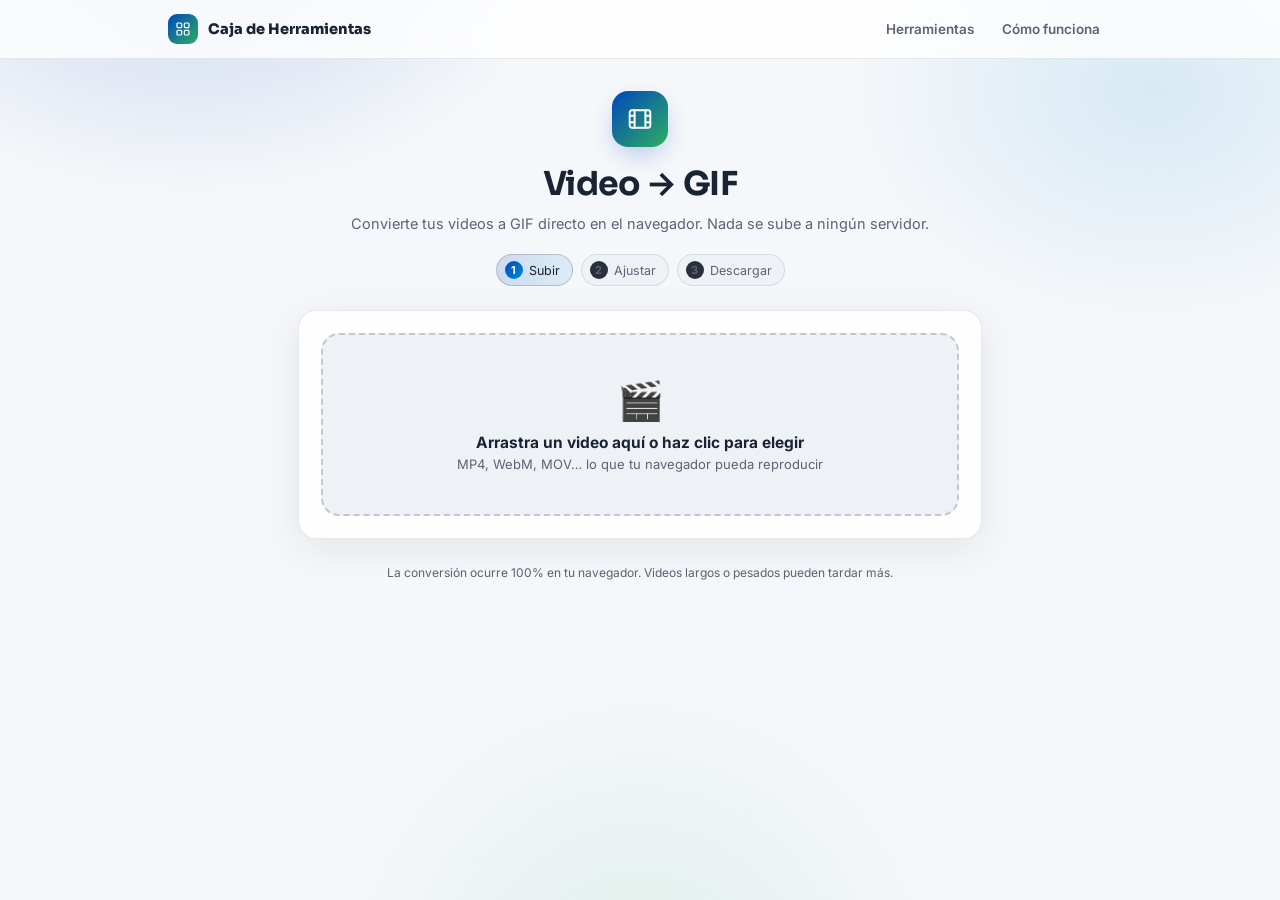
==== tools/video-a-gif.html @ 7383a906 "Copia inicial de banco (v2 tema claro) desde herramientas Tema claro inspirado en bci.cl (paleta azu" ====
<!DOCTYPE html>
<html lang="es">
<head>
<meta charset="UTF-8">
<meta name="viewport" content="width=device-width, initial-scale=1.0">
<meta name="theme-color" content="#f5f7fa">
<title>Video a GIF</title>
<link rel="icon" href="data:image/svg+xml,<svg xmlns=%22http://www.w3.org/2000/svg%22 viewBox=%220 0 100 100%22><text y=%22.9em%22 font-size=%2290%22>🎞️</text></svg>">
<link rel="preconnect" href="https://fonts.googleapis.com">
<link rel="preconnect" href="https://fonts.gstatic.com" crossorigin>
<link href="https://fonts.googleapis.com/css2?family=Inter:wght@400;500;600;700&family=Sora:wght@600;700;800&display=swap" rel="stylesheet">
<link rel="stylesheet" href="../assets/style.css?v=11">
</head>
<body>
<div class="bg-glow"></div>
<canvas class="confetti-canvas" id="confetti"></canvas>

<nav class="topnav">
  <div class="topnav-inner">
    <a class="topnav-brand" href="../index.html">
      <span class="nav-badge"><svg viewBox="0 0 24 24" fill="none" stroke="currentColor" stroke-width="1.8" stroke-linecap="round" stroke-linejoin="round"><rect x="3" y="3" width="7" height="7" rx="1.5"></rect><rect x="14" y="3" width="7" height="7" rx="1.5"></rect><rect x="3" y="14" width="7" height="7" rx="1.5"></rect><rect x="14" y="14" width="7" height="7" rx="1.5"></rect></svg></span>
      <span class="brand-text">Caja de Herramientas</span>
    </a>
    <div class="topnav-links">
      <a href="../index.html">Herramientas</a>
      <a href="../index.html#como-funciona">Cómo funciona</a>
    </div>
  </div>
</nav>

<div class="wrap">
  <header>
    <div class="logo-badge"><svg viewBox="0 0 24 24" fill="none" stroke="currentColor" stroke-width="1.8" stroke-linecap="round" stroke-linejoin="round"><rect x="2.5" y="4" width="19" height="16" rx="2"></rect><line x1="7" y1="4" x2="7" y2="20"></line><line x1="17" y1="4" x2="17" y2="20"></line><line x1="2.5" y1="9" x2="7" y2="9"></line><line x1="2.5" y1="15" x2="7" y2="15"></line><line x1="17" y1="9" x2="21.5" y2="9"></line><line x1="17" y1="15" x2="21.5" y2="15"></line></svg></div>
    <h1>Video → GIF</h1>
    <p>Convierte tus videos a GIF directo en el navegador. Nada se sube a ningún servidor.</p>
  </header>

  <div class="steps">
    <div class="step" id="step1"><span class="num">1</span><span class="label">Subir</span></div>
    <div class="step" id="step2"><span class="num">2</span><span class="label">Ajustar</span></div>
    <div class="step" id="step3"><span class="num">3</span><span class="label">Descargar</span></div>
  </div>

  <div class="card" id="uploadCard">
    <div class="drop" id="drop">
      <div class="icon">🎬</div>
      <div class="main">Arrastra un video aquí o haz clic para elegir</div>
      <div class="sub">MP4, WebM, MOV… lo que tu navegador pueda reproducir</div>
      <input type="file" id="fileInput" accept="video/*">
    </div>
    <div class="file-chip" id="fileChip">
      <span>🎥</span>
      <span class="name" id="fileName"></span>
      <span class="change" id="fileChange">Cambiar</span>
    </div>
    <video id="preview" class="hidden" controls muted playsinline></video>
  </div>

  <div class="card hidden" id="optionsCard">
    <div class="timeline">
      <div class="timeline-track">
        <div class="timeline-range" id="timelineRange"></div>
      </div>
      <input type="range" id="startRange" class="range-thumb" min="0" max="0" step="0.1" value="0">
      <input type="range" id="endRange" class="range-thumb" min="0" max="0" step="0.1" value="0">
    </div>
    <div class="timeline-labels">
      <span id="startVal">0.0s</span>
      <span class="dur" id="durVal">0.0s seleccionados</span>
      <span id="endVal">0.0s</span>
    </div>

    <button class="preview-btn" id="previewBtn">▶ Vista previa del recorte</button>

    <div class="grid">
      <div class="field">
        <label>FPS <span class="value" id="fpsVal">10</span></label>
        <input type="range" id="fpsRange" min="2" max="24" step="1" value="10">
      </div>
      <div class="field">
        <label>Ancho (px) <span class="value" id="widthVal">480</span></label>
        <input type="range" id="widthRange" min="120" max="3840" step="10" value="480">
      </div>
    </div>

    <button class="primary" id="convertBtn">✨ Convertir a GIF</button>

    <div class="progress-wrap" id="progressWrap">
      <div class="progress-bar"><div class="progress-fill" id="progressFill"></div></div>
      <div class="progress-label" id="progressLabel"><span class="spin">⏳</span> Cargando ffmpeg…</div>
    </div>
  </div>

  <div class="card result" id="resultCard">
    <div class="result-badge">✓ Listo</div>
    <img id="resultImg" alt="GIF resultante">
    <div class="meta" id="resultMeta"></div>
    <div class="result-actions">
      <a class="download" id="downloadLink" download="video.gif">⬇ Descargar GIF</a>
      <button class="ghost" id="resetBtn">↻ Otro video</button>
    </div>
  </div>

  <div class="footer-note">La conversión ocurre 100% en tu navegador. Videos largos o pesados pueden tardar más.</div>
</div>

<div class="toast" id="toast"></div>

<script type="module">
import { FFmpeg } from "../vendor/ffmpeg/index.js";
import { toBlobURL, fetchFile } from "../vendor/util/index.js";

const drop = document.getElementById('drop');
const fileInput = document.getElementById('fileInput');
const fileChip = document.getElementById('fileChip');
const fileName = document.getElementById('fileName');
const fileChange = document.getElementById('fileChange');
const preview = document.getElementById('preview');
const optionsCard = document.getElementById('optionsCard');
const startRange = document.getElementById('startRange');
const endRange = document.getElementById('endRange');
const timelineRange = document.getElementById('timelineRange');
const startVal = document.getElementById('startVal');
const durVal = document.getElementById('durVal');
const endVal = document.getElementById('endVal');
const previewBtn = document.getElementById('previewBtn');
const fpsRange = document.getElementById('fpsRange');
const widthRange = document.getElementById('widthRange');
const fpsVal = document.getElementById('fpsVal');
const widthVal = document.getElementById('widthVal');
const convertBtn = document.getElementById('convertBtn');
const progressWrap = document.getElementById('progressWrap');
const progressFill = document.getElementById('progressFill');
const progressLabel = document.getElementById('progressLabel');
const toast = document.getElementById('toast');
const resultCard = document.getElementById('resultCard');
const resultImg = document.getElementById('resultImg');
const resultMeta = document.getElementById('resultMeta');
const downloadLink = document.getElementById('downloadLink');
const resetBtn = document.getElementById('resetBtn');
const step1 = document.getElementById('step1');
const step2 = document.getElementById('step2');
const step3 = document.getElementById('step3');

let currentFile = null;
let videoDuration = 0;
let ffmpeg = null;
let ffmpegReady = false;
let previewTimer = null;
let toastTimer = null;

function setStep(n){
  [step1, step2, step3].forEach((el, i) => {
    el.classList.toggle('done', i + 1 < n);
    el.classList.toggle('active', i + 1 === n);
  });
}
setStep(1);

function showToast(msg){
  toast.textContent = msg;
  toast.classList.add('show');
  clearTimeout(toastTimer);
  toastTimer = setTimeout(() => toast.classList.remove('show'), 4200);
}

function fmt(n){ return Number(n).toFixed(1); }

function updateTimelineUI(){
  const max = Math.max(0.01, videoDuration);
  const s = parseFloat(startRange.value);
  const e = parseFloat(endRange.value);
  const leftPct = (s / max) * 100;
  const rightPct = (e / max) * 100;
  timelineRange.style.left = leftPct + '%';
  timelineRange.style.width = Math.max(0, rightPct - leftPct) + '%';
  startVal.textContent = fmt(s) + 's';
  endVal.textContent = fmt(e) + 's';
  durVal.textContent = fmt(e - s) + 's seleccionados';
  startRange.style.zIndex = s > (max - e) ? 3 : 2;
  endRange.style.zIndex = 2;
}

function clampTrim(fromStart){
  const maxDurAllowed = videoDuration || Infinity;
  let s = parseFloat(startRange.value);
  let e = parseFloat(endRange.value);
  const minGap = 0.2;

  if (fromStart){
    if (e - s < minGap) e = Math.min(videoDuration, s + minGap);
    if (e - s > maxDurAllowed) e = Math.min(videoDuration, s + maxDurAllowed);
  } else {
    if (e - s < minGap) s = Math.max(0, e - minGap);
    if (e - s > maxDurAllowed) s = Math.max(0, e - maxDurAllowed);
  }
  startRange.value = s.toFixed(2);
  endRange.value = e.toFixed(2);
  updateTimelineUI();
}

function handleFile(file){
  if (!file || !file.type.startsWith('video/')){
    showToast('Por favor elige un archivo de video válido.');
    return;
  }
  currentFile = file;
  const url = URL.createObjectURL(file);
  preview.src = url;
  preview.classList.remove('hidden');
  fileName.textContent = file.name;
  fileChip.classList.add('show');
  preview.onloadedmetadata = () => {
    videoDuration = preview.duration || 0;
    startRange.min = 0;
    endRange.min = 0;
    startRange.max = videoDuration.toFixed(2);
    endRange.max = videoDuration.toFixed(2);
    startRange.value = 0;
    endRange.value = Math.min(videoDuration, Math.min(3, videoDuration)).toFixed(2);
    updateTimelineUI();
    optionsCard.classList.remove('hidden');
    resultCard.classList.remove('show');
    setStep(2);
    optionsCard.scrollIntoView({ behavior: 'smooth', block: 'nearest' });
  };
}

drop.addEventListener('click', () => fileInput.click());
drop.addEventListener('dragover', (e) => { e.preventDefault(); drop.classList.add('dragover'); });
drop.addEventListener('dragleave', () => drop.classList.remove('dragover'));
drop.addEventListener('drop', (e) => {
  e.preventDefault();
  drop.classList.remove('dragover');
  const file = e.dataTransfer.files[0];
  handleFile(file);
});
fileInput.addEventListener('change', (e) => handleFile(e.target.files[0]));
fileChange.addEventListener('click', (e) => { e.stopPropagation(); fileInput.click(); });

startRange.addEventListener('input', () => clampTrim(true));
endRange.addEventListener('input', () => clampTrim(false));
fpsRange.addEventListener('input', () => fpsVal.textContent = fpsRange.value);
widthRange.addEventListener('input', () => widthVal.textContent = widthRange.value);

previewBtn.addEventListener('click', () => {
  clearInterval(previewTimer);
  const s = parseFloat(startRange.value);
  const e = parseFloat(endRange.value);
  if (previewBtn.classList.contains('playing')){
    preview.pause();
    previewBtn.classList.remove('playing');
    previewBtn.textContent = '▶ Vista previa del recorte';
    return;
  }
  preview.currentTime = s;
  preview.play();
  previewBtn.classList.add('playing');
  previewBtn.textContent = '⏸ Reproduciendo recorte…';
  previewTimer = setInterval(() => {
    if (preview.currentTime >= e || preview.paused){
      preview.pause();
      preview.currentTime = s;
      clearInterval(previewTimer);
      previewBtn.classList.remove('playing');
      previewBtn.textContent = '▶ Vista previa del recorte';
    }
  }, 80);
});

async function ensureFFmpeg(){
  if (ffmpegReady) return;
  progressLabel.innerHTML = '<span class="spin">⏳</span> Cargando ffmpeg (una sola vez)…';
  progressWrap.classList.add('show');
  const baseURL = '../vendor/core';
  ffmpeg = new FFmpeg();
  ffmpeg.on('progress', ({ progress }) => {
    const pct = Math.min(100, Math.max(0, Math.round(progress * 100)));
    progressFill.style.width = pct + '%';
    progressLabel.innerHTML = '<span class="spin">⚙️</span> Convirtiendo… ' + pct + '%';
  });
  await ffmpeg.load({
    coreURL: await toBlobURL(`${baseURL}/ffmpeg-core.js`, 'text/javascript'),
    wasmURL: await toBlobURL(`${baseURL}/ffmpeg-core.wasm`, 'application/wasm'),
    classWorkerURL: new URL('../vendor/ffmpeg/worker.js', document.baseURI).href,
  });
  ffmpegReady = true;
}

function burstConfetti(){
  const canvas = document.getElementById('confetti');
  const ctx = canvas.getContext('2d');
  canvas.width = window.innerWidth;
  canvas.height = window.innerHeight;
  const colors = ['#7c5cff', '#5ce1e6', '#ff6ec7', '#3ddc97', '#ffd166'];
  const pieces = Array.from({ length: 90 }, () => ({
    x: canvas.width / 2 + (Math.random() - 0.5) * 120,
    y: canvas.height * 0.35,
    vx: (Math.random() - 0.5) * 9,
    vy: Math.random() * -9 - 3,
    size: Math.random() * 7 + 4,
    color: colors[Math.floor(Math.random() * colors.length)],
    rot: Math.random() * Math.PI,
    vr: (Math.random() - 0.5) * 0.3,
  }));
  let frame = 0;
  function tick(){
    frame++;
    ctx.clearRect(0, 0, canvas.width, canvas.height);
    pieces.forEach(p => {
      p.vy += 0.25;
      p.x += p.vx;
      p.y += p.vy;
      p.rot += p.vr;
      ctx.save();
      ctx.translate(p.x, p.y);
      ctx.rotate(p.rot);
      ctx.fillStyle = p.color;
      ctx.fillRect(-p.size / 2, -p.size / 2, p.size, p.size * 0.6);
      ctx.restore();
    });
    if (frame < 110) requestAnimationFrame(tick);
    else ctx.clearRect(0, 0, canvas.width, canvas.height);
  }
  tick();
}

convertBtn.addEventListener('click', async () => {
  if (!currentFile) return;
  resultCard.classList.remove('show');
  convertBtn.disabled = true;
  progressWrap.classList.add('show');
  progressFill.style.width = '0%';
  progressLabel.innerHTML = '<span class="spin">⏳</span> Preparando…';

  try {
    await ensureFFmpeg();

    const start = parseFloat(startRange.value);
    const end = parseFloat(endRange.value);
    const dur = Math.max(0.2, end - start);
    const fps = parseInt(fpsRange.value, 10);
    const width = parseInt(widthRange.value, 10);

    const inputName = 'input' + (currentFile.name.match(/\.[a-zA-Z0-9]+$/)?.[0] || '.mp4');
    await ffmpeg.writeFile(inputName, await fetchFile(currentFile));

    progressLabel.innerHTML = '<span class="spin">⚙️</span> Convirtiendo…';

    const filter = `fps=${fps},scale=${width}:-1:flags=lanczos,split[s0][s1];[s0]palettegen=stats_mode=diff[p];[s1][p]paletteuse=dither=bayer`;

    await ffmpeg.exec([
      '-ss', String(start),
      '-t', String(dur),
      '-i', inputName,
      '-vf', filter,
      '-loop', '0',
      'output.gif'
    ]);

    const data = await ffmpeg.readFile('output.gif');
    const blob = new Blob([data.buffer], { type: 'image/gif' });
    const url = URL.createObjectURL(blob);

    resultImg.src = url;
    downloadLink.href = url;
    const baseName = currentFile.name.replace(/\.[^.]+$/, '') || 'video';
    downloadLink.download = baseName + '.gif';
    resultMeta.textContent = `${width}px de ancho · ${fps} fps · ${fmt(dur)}s · ${(blob.size/1024/1024).toFixed(2)} MB`;
    resultCard.classList.add('show');
    resultCard.scrollIntoView({ behavior: 'smooth', block: 'center' });
    progressLabel.textContent = '¡Listo!';
    setStep(3);
    burstConfetti();
  } catch (err) {
    console.error(err);
    showToast('Ocurrió un error al convertir el video: ' + (err?.message || err));
  } finally {
    convertBtn.disabled = false;
    setTimeout(() => progressWrap.classList.remove('show'), 800);
  }
});

resetBtn.addEventListener('click', () => {
  currentFile = null;
  fileInput.value = '';
  preview.src = '';
  preview.classList.add('hidden');
  fileChip.classList.remove('show');
  optionsCard.classList.add('hidden');
  resultCard.classList.remove('show');
  setStep(1);
  window.scrollTo({ top: 0, behavior: 'smooth' });
});
</script>
</body>
</html>
---- assets/style.css ----
:root{
  --bg:#f5f7fa;
  --panel:rgba(255,255,255,0.85);
  --panel-solid:#ffffff;
  --panel-2:#eef1f6;
  --border:rgba(26,35,50,0.10);
  --border-strong:rgba(26,35,50,0.20);
  --text:#1a2332;
  --muted:#5b6472;
  --accent:#0047bb;
  --accent-2:#0091d5;
  --accent-3:#2fae60;
  --danger:#d1394a;
  --ok:#1f9d63;
  --radius:18px;
  --radius-sm:12px;
}
*{box-sizing:border-box;}
html{ overflow-x:hidden; min-height:100%; }
body{
  margin:0;
  font-family:"Inter", -apple-system,BlinkMacSystemFont,"Segoe UI",Roboto,Helvetica,Arial,sans-serif;
  background:var(--bg);
  color:var(--text);
  min-height:100%;
  position:relative;
  -webkit-font-smoothing:antialiased;
}
h1, h2, h3, .brand-text{
  font-family:"Sora", "Inter", -apple-system, sans-serif;
}

.bg-glow{
  position:fixed;
  inset:0;
  z-index:0;
  pointer-events:none;
  background:
    radial-gradient(600px 400px at 15% -5%, rgba(0,71,187,0.16), transparent 60%),
    radial-gradient(500px 380px at 90% 10%, rgba(0,145,213,0.12), transparent 60%),
    radial-gradient(500px 500px at 50% 110%, rgba(47,174,96,0.10), transparent 60%);
  animation:drift 18s ease-in-out infinite alternate;
}
@keyframes drift{
  0%{ transform:translate3d(0,0,0) scale(1); }
  100%{ transform:translate3d(0,-18px,0) scale(1.04); }
}

.wrap{
  position:relative;
  z-index:1;
  max-width:720px;
  margin:0 auto;
  padding:32px 18px 80px;
}
.wrap.wide{ max-width:980px; }

.back-link{
  display:inline-flex;
  align-items:center;
  gap:6px;
  color:var(--muted);
  text-decoration:none;
  font-size:13px;
  font-weight:600;
  margin-bottom:18px;
  transition:color .15s ease;
}
.back-link:hover{ color:var(--text); }

/* Top navigation */
.topnav{
  position:sticky;
  top:0;
  z-index:15;
  background:rgba(255,255,255,0.78);
  backdrop-filter:blur(16px);
  -webkit-backdrop-filter:blur(16px);
  border-bottom:1px solid var(--border);
}
.topnav-inner{
  max-width:980px;
  margin:0 auto;
  padding:13px 18px;
  display:flex;
  align-items:center;
  justify-content:space-between;
  gap:12px;
}
.topnav-brand{
  display:flex;
  align-items:center;
  gap:10px;
  text-decoration:none;
  color:var(--text);
  font-weight:800;
  font-size:14.5px;
  white-space:nowrap;
}
.topnav-brand .nav-badge{
  width:30px;
  height:30px;
  border-radius:9px;
  background:linear-gradient(135deg,var(--accent),var(--accent-3));
  display:flex;
  align-items:center;
  justify-content:center;
  flex-shrink:0;
}
.topnav-brand .nav-badge svg{ width:16px; height:16px; stroke:#fff; }
.topnav-links{
  display:flex;
  gap:4px;
  align-items:center;
}
.topnav-links a{
  color:var(--muted);
  text-decoration:none;
  font-size:13.5px;
  font-weight:600;
  padding:8px 12px;
  border-radius:8px;
  transition:background .15s ease, color .15s ease;
  white-space:nowrap;
}
.topnav-links a:hover{ color:var(--text); background:var(--panel-2); }
.topnav-links a.active{ color:var(--text); }
.topnav-links a.cta{
  color:#fff;
  background:linear-gradient(90deg,var(--accent),var(--accent-3));
}
.topnav-links a.cta:hover{ opacity:.9; color:#fff; }

@media (max-width:520px){
  .topnav-brand span.brand-text{ display:none; }
  .topnav-links a:not(.cta){ padding:8px 9px; font-size:12.5px; }
}

/* Plan tags & Pro hints */
.plan-tag{
  display:inline-block;
  font-size:10px;
  font-weight:800;
  letter-spacing:.04em;
  text-transform:uppercase;
  padding:3px 8px;
  border-radius:999px;
  line-height:1.5;
}
.plan-tag.free{
  background:rgba(61,220,151,0.14);
  border:1px solid rgba(61,220,151,0.3);
  color:var(--ok);
}
.plan-tag.beta{
  background:rgba(255,149,64,0.14);
  border:1px solid rgba(255,149,64,0.35);
  color:#ff9540;
}

/* Pricing (sin usar en esta versión, no hay plan pago) */
.pricing-grid{
  display:grid;
  grid-template-columns:1fr 1fr;
  gap:20px;
  margin-top:28px;
}
.price-card{
  background:var(--panel);
  backdrop-filter:blur(18px);
  -webkit-backdrop-filter:blur(18px);
  border:1px solid var(--border);
  border-radius:var(--radius);
  padding:28px 26px;
  position:relative;
  animation:rise .4s ease both;
}
.price-card.featured{
  border-color:var(--accent);
  box-shadow:0 16px 50px rgba(0,71,187,.18);
}
.price-card .ribbon{
  position:absolute;
  top:-13px;
  right:26px;
  background:linear-gradient(90deg,var(--accent),var(--accent-3));
  color:#fff;
  font-size:11px;
  font-weight:800;
  letter-spacing:.03em;
  padding:5px 13px;
  border-radius:999px;
}
.price-card h3{ margin:0 0 6px; font-size:19px; }
.price-card .price-sub{ color:var(--muted); font-size:13px; margin-bottom:14px; }
.price-card .price-was{
  display:flex;
  align-items:center;
  gap:9px;
  font-size:15px;
  font-weight:700;
  color:var(--muted);
  text-decoration:line-through;
  margin-bottom:6px;
}
.price-card .price-was .offer-tag{
  text-decoration:none;
  font-size:10.5px;
  font-weight:800;
  text-transform:uppercase;
  letter-spacing:.04em;
  color:#ffd166;
  background:rgba(255,209,102,0.12);
  border:1px solid rgba(255,209,102,0.3);
  padding:3px 9px;
  border-radius:999px;
}
.price-card .price{ font-size:36px; font-weight:800; margin:0 0 2px; letter-spacing:-0.02em; }
.price-card .price .cur{ font-size:16px; font-weight:700; color:var(--muted); vertical-align:top; margin-right:2px; }
.price-card .price small{ font-size:13px; color:var(--muted); font-weight:600; }
.price-card ul{
  list-style:none;
  padding:0;
  margin:22px 0;
  display:flex;
  flex-direction:column;
  gap:11px;
}
.price-card li{
  display:flex;
  align-items:flex-start;
  gap:9px;
  font-size:13.5px;
  color:var(--text);
  line-height:1.4;
}
.price-card li.locked{ color:var(--muted); }
.price-card li .ic{ flex-shrink:0; margin-top:1px; }
.price-card li .ic.check{ color:var(--ok); }
.price-card li .ic.lock{ color:var(--muted); }
button.cta-btn, a.cta-btn{
  display:block;
  width:100%;
  text-align:center;
  padding:13px;
  border-radius:11px;
  border:none;
  font-size:14.5px;
  font-weight:700;
  cursor:pointer;
  text-decoration:none;
  transition:transform .12s ease, opacity .15s ease;
}
.cta-btn.solid{
  background:linear-gradient(90deg,var(--accent),var(--accent-3));
  color:#fff;
  box-shadow:0 8px 24px rgba(0,71,187,0.22);
}
.cta-btn.outline{
  background:var(--panel-2);
  border:1px solid var(--border-strong);
  color:var(--text);
}
.cta-btn:hover{ opacity:.92; }
.cta-btn:active{ transform:scale(.98); }

.trust-row{
  display:flex;
  justify-content:center;
  gap:22px;
  flex-wrap:wrap;
  margin:20px 0 6px;
  font-size:12.5px;
  color:var(--muted);
}
.trust-row span{ display:flex; align-items:center; gap:6px; }

/* Eyebrow badge */
.eyebrow{
  display:inline-flex;
  align-items:center;
  gap:8px;
  font-size:12.5px;
  font-weight:600;
  color:var(--muted);
  background:var(--panel-2);
  border:1px solid var(--border);
  padding:7px 15px 7px 12px;
  border-radius:999px;
  margin-bottom:22px;
}
.eyebrow .dot{
  width:6px; height:6px; border-radius:50%;
  background:var(--ok);
  box-shadow:0 0 0 3px rgba(61,220,151,0.18);
  flex-shrink:0;
}
.eyebrow-label{
  display:block;
  font-size:11.5px;
  font-weight:800;
  letter-spacing:.09em;
  text-transform:uppercase;
  color:var(--accent-2);
  margin-bottom:18px;
}

/* Hero */
.hero-section{ text-align:center; padding:8px 0 0; }
.hero-section h1{
  font-size:44px;
  line-height:1.18;
  font-weight:800;
  letter-spacing:-0.02em;
  margin:0 0 28px;
}
.hero-section h1 .grad{
  background:linear-gradient(90deg,var(--accent-2),var(--accent));
  -webkit-background-clip:text;
  background-clip:text;
  color:transparent;
}
.hero-section .sub{
  max-width:600px;
  margin:0 auto;
  color:var(--muted);
  font-size:16px;
  line-height:1.7;
}
.convert-anim{
  display:flex;
  align-items:center;
  justify-content:center;
  gap:16px;
  margin:40px auto;
  height:48px;
}
.convert-icon{
  position:relative;
  width:44px;
  height:44px;
  border-radius:12px;
  flex-shrink:0;
  box-shadow:0 6px 18px -6px rgba(0,71,187,0.3);
}
.convert-icon.from{ background:linear-gradient(135deg,var(--accent),var(--accent-3)); }
.convert-icon.to{ background:linear-gradient(135deg,var(--accent-2),var(--accent)); }
.convert-icon .ci{
  position:absolute;
  inset:0;
  display:flex;
  align-items:center;
  justify-content:center;
  opacity:0;
  animation:icon-cycle 6s ease-in-out infinite;
}
.convert-icon .ci svg{ width:20px; height:20px; stroke:#fff; }
.convert-icon .ci:nth-child(1){ animation-delay:0s; }
.convert-icon .ci:nth-child(2){ animation-delay:-2s; }
.convert-icon .ci:nth-child(3){ animation-delay:-4s; }
@keyframes icon-cycle{
  0%{ opacity:0; transform:scale(.8) rotate(-8deg); }
  6%{ opacity:1; transform:scale(1) rotate(0deg); }
  28%{ opacity:1; transform:scale(1) rotate(0deg); }
  34%{ opacity:0; transform:scale(.8) rotate(8deg); }
  100%{ opacity:0; }
}
.convert-arrow{
  position:relative;
  width:56px;
  height:2px;
  background:var(--border-strong);
  border-radius:999px;
}
.convert-arrow::after{
  content:"";
  position:absolute;
  right:-6px;
  top:50%;
  transform:translateY(-50%);
  border-style:solid;
  border-width:5px 0 5px 7px;
  border-color:transparent transparent transparent var(--border-strong);
}
.convert-arrow .flow-dot{
  position:absolute;
  top:50%;
  left:0;
  width:7px;
  height:7px;
  border-radius:50%;
  background:var(--accent-2);
  box-shadow:0 0 10px 2px rgba(0,145,213,0.5);
  transform:translateY(-50%);
  animation:flow 1.6s linear infinite;
}
@keyframes flow{
  0%{ left:0%; opacity:0; }
  10%{ opacity:1; }
  88%{ opacity:1; }
  100%{ left:96%; opacity:0; }
}
.hero-actions{
  display:flex;
  gap:12px;
  justify-content:center;
  flex-wrap:wrap;
  margin-bottom:46px;
}
.hero-actions .cta-btn{ width:auto; padding:14px 26px; font-size:15px; }

.stat-row{
  display:flex;
  justify-content:center;
  gap:52px;
  flex-wrap:wrap;
  margin-bottom:58px;
}
.stat-row .stat{ text-align:center; }
.stat-row .stat .n{
  font-size:28px;
  font-weight:800;
  letter-spacing:-0.01em;
  font-family:"Sora","Inter",sans-serif;
}
.stat-row .stat .l{ font-size:12.5px; color:var(--muted); margin-top:4px; }

/* Product mockup / browser frame */
.browser-frame{
  max-width:700px;
  margin:0 auto 70px;
  border-radius:16px;
  overflow:visible;
  position:relative;
}
.browser-frame .chrome-inner{
  border-radius:16px;
  overflow:hidden;
  background:var(--panel-solid);
  border:1px solid var(--border-strong);
  box-shadow:0 40px 90px -24px rgba(26,35,50,0.18);
}
.browser-frame .chrome{
  display:flex;
  align-items:center;
  gap:6px;
  padding:11px 14px;
  background:var(--panel-2);
  border-bottom:1px solid var(--border);
}
.browser-frame .chrome i{ width:10px; height:10px; border-radius:50%; background:#3a3f4d; display:block; }
.browser-frame .chrome .url{
  margin-left:10px;
  font-size:11.5px;
  color:var(--muted);
  background:var(--panel-solid);
  border:1px solid var(--border);
  padding:5px 12px;
  border-radius:6px;
  max-width:240px;
  text-align:left;
}
.browser-frame .content{ padding:28px 26px 30px; text-align:left; }
.mock-row{ display:flex; align-items:center; gap:10px; margin-bottom:18px; }
.mock-file-chip{
  display:flex; align-items:center; gap:10px;
  background:var(--panel-2); border:1px solid var(--border);
  border-radius:10px; padding:9px 13px; font-size:12.5px; color:var(--muted);
}
.mock-preview{
  height:150px;
  border-radius:12px;
  background:linear-gradient(120deg,#5c8dff 0%, #7c5cff 45%, #ff6ec7 100%);
  margin-bottom:18px;
  position:relative;
  overflow:hidden;
}
.mock-preview::after{
  content:"";
  position:absolute; inset:0;
  background:linear-gradient(180deg, transparent 55%, rgba(26,35,50,0.112) 100%);
}
.mock-timeline{
  height:6px; border-radius:999px; background:var(--panel-2); border:1px solid var(--border);
  margin-bottom:22px; position:relative; overflow:hidden;
}
.mock-timeline i{
  position:absolute; top:0; bottom:0; left:22%; right:38%;
  background:linear-gradient(90deg,var(--accent),var(--accent-2));
  border-radius:999px;
}
.mock-sliders{ display:grid; grid-template-columns:1fr 1fr; gap:16px; }
.mock-slider .lbl{ display:flex; justify-content:space-between; font-size:11.5px; color:var(--muted); margin-bottom:7px; }
.mock-slider .track{ height:5px; border-radius:999px; background:var(--panel-2); border:1px solid var(--border); position:relative; }
.mock-slider .track i{ position:absolute; top:50%; width:13px; height:13px; border-radius:50%; background:#fff; border:2px solid var(--accent); transform:translate(-50%,-50%); }
.floating-card{
  position:absolute;
  right:-14px;
  bottom:-22px;
  display:flex;
  align-items:center;
  gap:11px;
  background:var(--panel-solid);
  border:1px solid var(--border-strong);
  border-radius:13px;
  padding:12px 16px;
  box-shadow:0 18px 44px -12px rgba(26,35,50,0.18);
  max-width:210px;
}
.floating-card .fc-icon{
  width:34px; height:34px; border-radius:9px; flex-shrink:0;
  background:linear-gradient(135deg,var(--ok),var(--accent-2));
  display:flex; align-items:center; justify-content:center; color:#08281c; font-weight:800; font-size:15px;
}
.floating-card .fc-title{ font-size:12.5px; font-weight:700; }
.floating-card .fc-sub{ font-size:11px; color:var(--muted); }

@media (max-width:720px){
  .hero-section h1{ font-size:32px; }
  .stat-row{ gap:30px; }
  .floating-card{ display:none; }
}

/* Trust bar */
.trust-bar{ text-align:center; margin:0 0 70px; }
.trust-bar .items{
  display:flex;
  justify-content:center;
  gap:32px;
  flex-wrap:wrap;
  color:var(--muted);
  font-size:14.5px;
  font-weight:600;
}

/* Steps */
.steps-grid{
  display:grid;
  grid-template-columns:repeat(3, 1fr);
  gap:22px;
  margin-top:34px;
}
.step-card{ text-align:left; }
.step-card .num{
  width:38px; height:38px;
  border-radius:11px;
  background:var(--panel-2);
  border:1px solid var(--border);
  display:flex; align-items:center; justify-content:center;
  font-weight:800;
  color:var(--accent-2);
  margin-bottom:16px;
  font-family:"Sora",sans-serif;
}
.step-card h4{ margin:0 0 7px; font-size:15.5px; font-weight:700; }
.step-card p{ margin:0; color:var(--muted); font-size:13.5px; line-height:1.55; }

@media (max-width:720px){
  .steps-grid{ grid-template-columns:1fr; }
}

/* Footer */
.site-footer-grid{
  display:grid;
  grid-template-columns:1.6fr 1fr 1fr;
  gap:36px;
  text-align:left;
  margin-bottom:30px;
}
.site-footer-grid .brand-col{ display:flex; align-items:center; gap:10px; }
.site-footer-grid .brand-col span.name{ font-weight:800; font-size:15px; font-family:"Sora",sans-serif; }
.site-footer-grid .tagline{ color:var(--muted); font-size:13px; margin-top:12px; max-width:280px; line-height:1.5; }
.site-footer-grid h5{
  font-size:11.5px;
  text-transform:uppercase;
  letter-spacing:.06em;
  color:var(--muted);
  margin:0 0 14px;
  font-weight:800;
}
.site-footer-grid ul{ list-style:none; padding:0; margin:0; display:flex; flex-direction:column; gap:10px; }
.site-footer-grid a{ color:var(--text); text-decoration:none; font-size:13.5px; }
.site-footer-grid a:hover{ color:var(--accent-2); }
.footer-bottom{
  padding-top:22px;
  border-top:1px solid var(--border);
  display:flex;
  justify-content:space-between;
  flex-wrap:wrap;
  gap:8px;
  color:var(--muted);
  font-size:12px;
}

@media (max-width:640px){
  .pricing-grid{ grid-template-columns:1fr; }
  .site-footer-grid{ grid-template-columns:1fr; gap:24px; }
}

header{
  text-align:center;
  margin-bottom:22px;
}
.logo-badge{
  display:inline-flex;
  align-items:center;
  justify-content:center;
  width:56px;
  height:56px;
  border-radius:16px;
  background:linear-gradient(135deg,var(--accent),var(--accent-3));
  margin-bottom:16px;
  box-shadow:0 10px 26px -6px rgba(0,71,187,0.32);
}
.logo-badge svg{ width:26px; height:26px; stroke:#fff; }
header h1{
  font-size:33px;
  margin:0 0 10px;
  letter-spacing:-0.02em;
  font-weight:700;
  color:var(--text);
}
header p{
  color:var(--muted);
  margin:0;
  font-size:14.5px;
}

.steps{
  display:flex;
  justify-content:center;
  gap:8px;
  margin:22px 0 24px;
}
.step{
  display:flex;
  align-items:center;
  gap:6px;
  padding:6px 12px 6px 8px;
  border-radius:999px;
  background:var(--panel-2);
  border:1px solid var(--border);
  font-size:12.5px;
  color:var(--muted);
  transition:all .25s ease;
}
.step .num{
  width:18px;
  height:18px;
  border-radius:50%;
  background:#2a2f3d;
  display:flex;
  align-items:center;
  justify-content:center;
  font-size:11px;
  font-weight:700;
  color:var(--muted);
  transition:all .25s ease;
}
.step.active{
  color:var(--text);
  border-color:var(--border-strong);
  background:linear-gradient(90deg,rgba(0,71,187,0.16),rgba(0,145,213,0.1));
}
.step.active .num{
  background:linear-gradient(135deg,var(--accent),var(--accent-2));
  color:#fff;
}
.step.done .num{ background:var(--ok); color:#08281c; }

.card{
  background:var(--panel);
  backdrop-filter:blur(18px);
  -webkit-backdrop-filter:blur(18px);
  border:1px solid var(--border);
  border-radius:var(--radius);
  padding:22px;
  margin-bottom:16px;
  box-shadow:0 10px 40px rgba(26,35,50,0.08);
  animation:rise .4s ease both;
}
@keyframes rise{
  from{ opacity:0; transform:translateY(10px); }
  to{ opacity:1; transform:translateY(0); }
}

.drop{
  border:2px dashed var(--border-strong);
  border-radius:var(--radius);
  padding:42px 16px;
  text-align:center;
  cursor:pointer;
  transition:border-color .18s ease, background .18s ease, transform .18s ease;
  background:var(--panel-2);
}
.drop:hover{ transform:translateY(-2px); border-color:var(--accent-2); }
.drop.dragover{
  border-color:var(--accent);
  background:#20263a;
  transform:scale(1.01);
}
.drop .icon{
  font-size:38px;
  margin-bottom:10px;
  display:inline-block;
  transition:transform .2s ease;
}
.drop:hover .icon{ transform:scale(1.12) rotate(-6deg); }
.drop .main{
  font-weight:700;
  margin-bottom:4px;
  font-size:15.5px;
}
.drop .sub{
  color:var(--muted);
  font-size:13px;
}
input[type=file]{ display:none; }

.file-chip{
  display:none;
  align-items:center;
  gap:10px;
  margin-top:14px;
  padding:10px 14px;
  background:var(--panel-2);
  border:1px solid var(--border);
  border-radius:var(--radius-sm);
  font-size:13px;
}
.file-chip.show{ display:flex; }
.file-chip .name{ flex:1; overflow:hidden; text-overflow:ellipsis; white-space:nowrap; }
.file-chip .change{
  color:var(--accent-2);
  cursor:pointer;
  font-weight:600;
  font-size:12.5px;
  white-space:nowrap;
}

video{
  width:100%;
  border-radius:12px;
  display:block;
  margin-top:16px;
  background:#000;
}

.timeline{
  position:relative;
  height:34px;
  margin-top:18px;
}
.timeline-track{
  position:absolute;
  top:14px;
  left:0; right:0;
  height:6px;
  border-radius:999px;
  background:var(--panel-2);
  border:1px solid var(--border);
  overflow:hidden;
}
.timeline-range{
  position:absolute;
  top:0; bottom:0;
  background:linear-gradient(90deg,var(--accent),var(--accent-2));
}
.range-thumb{
  position:absolute;
  top:0;
  width:100%;
  margin:0;
  -webkit-appearance:none;
  appearance:none;
  background:transparent;
  pointer-events:none;
}
.range-thumb::-webkit-slider-thumb{
  -webkit-appearance:none;
  pointer-events:auto;
  width:20px;
  height:20px;
  border-radius:50%;
  background:#fff;
  border:3px solid var(--accent);
  cursor:grab;
  margin-top:7px;
  box-shadow:0 2px 8px rgba(26,35,50,0.128);
}
.range-thumb::-moz-range-thumb{
  pointer-events:auto;
  width:16px;
  height:16px;
  border-radius:50%;
  background:#fff;
  border:3px solid var(--accent);
  cursor:grab;
}
.range-thumb::-webkit-slider-runnable-track{ background:transparent; }
.range-thumb::-moz-range-track{ background:transparent; }

.timeline-labels{
  display:flex;
  justify-content:space-between;
  margin-top:6px;
  font-size:12px;
  color:var(--muted);
}
.timeline-labels .dur{ color:var(--text); font-weight:700; }

.preview-btn{
  margin-top:12px;
  width:100%;
  padding:10px;
  border-radius:10px;
  border:1px solid var(--border-strong);
  background:var(--panel-2);
  color:var(--text);
  font-size:13.5px;
  font-weight:600;
  cursor:pointer;
  display:flex;
  align-items:center;
  justify-content:center;
  gap:8px;
  transition:background .15s ease, transform .1s ease;
}
.preview-btn:hover{ background:#242a38; }
.preview-btn:active{ transform:scale(.99); }
.preview-btn.playing{ border-color:var(--accent-2); color:var(--accent-2); }

.grid{
  display:grid;
  grid-template-columns:1fr 1fr;
  gap:16px;
  margin-top:6px;
}
.field{
  display:flex;
  flex-direction:column;
  gap:8px;
}
.field label{
  font-size:12px;
  color:var(--muted);
  display:flex;
  justify-content:space-between;
}
.field input[type=range]{
  width:100%;
  accent-color:var(--accent);
}
.field select{
  width:100%;
  background:var(--panel-2);
  border:1px solid var(--border);
  color:var(--text);
  padding:10px 12px;
  border-radius:10px;
  font-size:13.5px;
}
.field .value{
  color:var(--text);
  font-weight:700;
}

button.primary{
  width:100%;
  margin-top:20px;
  padding:15px;
  border:none;
  border-radius:12px;
  background:linear-gradient(90deg,var(--accent),var(--accent-3));
  background-size:160% auto;
  color:#fff;
  font-size:15.5px;
  font-weight:700;
  cursor:pointer;
  transition:transform .12s ease, box-shadow .2s ease, background-position .3s ease;
  box-shadow:0 8px 24px rgba(0,71,187,0.22);
}
button.primary:hover:not(:disabled){ background-position:60% center; }
button.primary:disabled{
  opacity:.5;
  cursor:not-allowed;
  box-shadow:none;
}
button.primary:not(:disabled):active{
  transform:scale(.98);
}

.progress-wrap{
  margin-top:16px;
  display:none;
}
.progress-wrap.show{ display:block; }
.progress-bar{
  height:10px;
  border-radius:999px;
  background:var(--panel-2);
  overflow:hidden;
  border:1px solid var(--border);
  position:relative;
}
.progress-fill{
  height:100%;
  width:0%;
  background:linear-gradient(90deg,var(--accent),var(--accent-2),var(--accent-3));
  background-size:200% auto;
  animation:shine 2s linear infinite;
  transition:width .2s ease;
}
.progress-label{
  margin-top:8px;
  font-size:12.5px;
  color:var(--muted);
  text-align:center;
  display:flex;
  align-items:center;
  justify-content:center;
  gap:8px;
}
.spin{
  display:inline-block;
  animation:spin 1s linear infinite;
}
@keyframes spin{ to{ transform:rotate(360deg); } }

.result{
  display:none;
  text-align:center;
  position:relative;
  overflow:hidden;
}
.result.show{ display:block; animation:pop .45s cubic-bezier(.2,1.4,.4,1) both; }
@keyframes pop{
  0%{ opacity:0; transform:scale(.9); }
  100%{ opacity:1; transform:scale(1); }
}
.result-badge{
  display:inline-block;
  font-size:12px;
  font-weight:700;
  letter-spacing:.04em;
  text-transform:uppercase;
  color:var(--ok);
  background:rgba(61,220,151,0.12);
  border:1px solid rgba(61,220,151,0.3);
  padding:4px 10px;
  border-radius:999px;
  margin-bottom:14px;
}
.result img{
  max-width:100%;
  border-radius:14px;
  border:1px solid var(--border);
  background:#000;
  box-shadow:0 12px 40px rgba(26,35,50,0.128);
}
.result .meta{
  color:var(--muted);
  font-size:13px;
  margin:12px 0 16px;
}
.result-actions{
  display:flex;
  gap:10px;
  justify-content:center;
  flex-wrap:wrap;
}
a.download{
  display:inline-flex;
  align-items:center;
  gap:8px;
  padding:12px 22px;
  border-radius:10px;
  background:var(--ok);
  color:#08281c;
  font-weight:700;
  text-decoration:none;
  transition:transform .12s ease;
}
a.download:active{ transform:scale(.97); }
button.ghost{
  padding:12px 20px;
  border-radius:10px;
  background:transparent;
  border:1px solid var(--border-strong);
  color:var(--text);
  font-weight:600;
  cursor:pointer;
  transition:background .15s ease;
}
button.ghost:hover{ background:var(--panel-2); }

.toast{
  position:fixed;
  left:50%;
  bottom:24px;
  transform:translate(-50%, 20px);
  background:#fdecee;
  border:1px solid #f3c2c9;
  color:var(--danger);
  padding:12px 18px;
  border-radius:12px;
  font-size:13.5px;
  max-width:90vw;
  box-shadow:0 10px 30px rgba(26,35,50,0.128);
  opacity:0;
  pointer-events:none;
  transition:opacity .25s ease, transform .25s ease;
  z-index:20;
}
.toast.show{
  opacity:1;
  transform:translate(-50%, 0);
}
.toast.success{
  background:#e6f6ee;
  border:1px solid #b7e6cc;
  color:var(--ok);
}

.confetti-canvas{
  position:fixed;
  inset:0;
  pointer-events:none;
  z-index:10;
}

.footer-note{
  text-align:center;
  color:var(--muted);
  font-size:12px;
  margin-top:26px;
}

.hidden{ display:none !important; }

/* Hub / tool grid */
.tool-grid{
  display:grid;
  grid-template-columns:repeat(2, 1fr);
  gap:16px;
  margin-top:8px;
}
.tool-card{
  display:flex;
  flex-direction:column;
  gap:12px;
  background:var(--panel-solid);
  border:1px solid var(--border);
  border-radius:16px;
  padding:22px;
  text-decoration:none;
  color:var(--text);
  box-shadow:0 12px 30px -14px rgba(26,35,50,0.16);
  transition:transform .16s ease, border-color .16s ease, box-shadow .16s ease, background .16s ease;
  position:relative;
}
.tool-card:hover{
  transform:translateY(-3px);
  border-color:var(--border-strong);
  background:var(--panel-2);
  box-shadow:0 20px 40px -16px rgba(26,35,50,0.18);
}
.tool-card .tool-icon{
  width:42px;
  height:42px;
  border-radius:11px;
  display:flex;
  align-items:center;
  justify-content:center;
  background:linear-gradient(135deg, var(--tc-a, var(--accent)), var(--tc-b, var(--accent-3)));
  box-shadow:0 4px 14px -4px rgba(26,35,50,0.128);
}
.tool-card .tool-icon svg{ width:21px; height:21px; stroke:#fff; }
.tool-card h3{
  margin:0;
  font-size:16px;
  font-weight:700;
  display:flex;
  align-items:center;
  gap:6px;
}
.tool-card h3 .go-arrow{
  opacity:0;
  transform:translateX(-3px);
  transition:opacity .16s ease, transform .16s ease;
  color:var(--muted);
  font-size:14px;
}
.tool-card:hover h3 .go-arrow{ opacity:1; transform:translateX(0); }
.tool-card p{
  margin:0;
  color:var(--muted);
  font-size:13px;
  line-height:1.5;
}
.tool-card .tag{
  position:absolute;
  top:14px;
  right:14px;
  font-size:10px;
  font-weight:700;
  text-transform:uppercase;
  letter-spacing:.04em;
  padding:3px 8px;
  border-radius:999px;
  background:rgba(255,209,102,0.14);
  border:1px solid rgba(255,209,102,0.3);
  color:#ffd166;
}

@media (max-width:640px){
  .tool-grid{ grid-template-columns:1fr; }
  .grid{ grid-template-columns:1fr; }
  .steps{ gap:6px; }
  .step span.label{ display:none; }
}
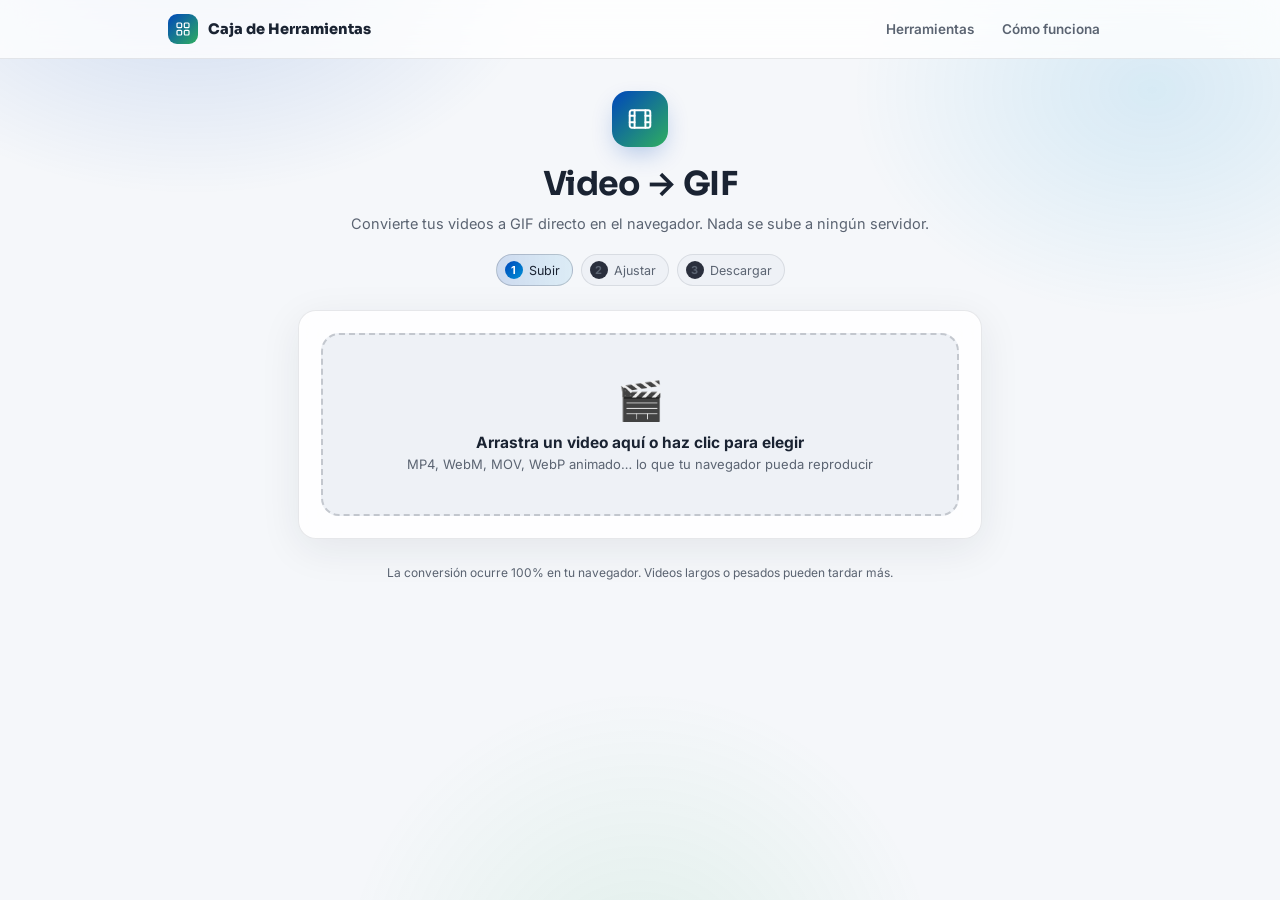
==== commit e0e30009: "Soportar WebP animado como entrada en Video → GIF Un WebP animado no lo puede reproducir un <video> " ====
--- a/tools/video-a-gif.html
+++ b/tools/video-a-gif.html
@@ -45,8 +45,8 @@
     <div class="drop" id="drop">
       <div class="icon">🎬</div>
       <div class="main">Arrastra un video aquí o haz clic para elegir</div>
-      <div class="sub">MP4, WebM, MOV… lo que tu navegador pueda reproducir</div>
-      <input type="file" id="fileInput" accept="video/*">
+      <div class="sub">MP4, WebM, MOV, WebP animado… lo que tu navegador pueda reproducir</div>
+      <input type="file" id="fileInput" accept="video/*,image/webp">
     </div>
     <div class="file-chip" id="fileChip">
       <span>🎥</span>
@@ -54,6 +54,7 @@
       <span class="change" id="fileChange">Cambiar</span>
     </div>
     <video id="preview" class="hidden" controls muted playsinline></video>
+    <img id="webpPreview" class="hidden" alt="Vista previa del WebP animado" style="max-width:100%; border-radius:12px; margin-top:12px;">
   </div>
 
   <div class="card hidden" id="optionsCard">
@@ -116,6 +117,7 @@
 const fileName = document.getElementById('fileName');
 const fileChange = document.getElementById('fileChange');
 const preview = document.getElementById('preview');
+const webpPreview = document.getElementById('webpPreview');
 const optionsCard = document.getElementById('optionsCard');
 const startRange = document.getElementById('startRange');
 const endRange = document.getElementById('endRange');
@@ -148,6 +150,13 @@
 let ffmpegReady = false;
 let previewTimer = null;
 let toastTimer = null;
+// Un WebP animado no es un video: <video> no puede reproducirlo, y este
+// ffmpeg.wasm no sabe leer sus fotogramas (solo detecta la primera imagen
+// estática, "ANIM/ANMF" del formato animado no está soportado en esta
+// build). Se decodifica con la API nativa ImageDecoder del navegador y se
+// le pasan los fotogramas a ffmpeg como una secuencia de PNG.
+let currentIsWebp = false;
+let webpFrameTimes = null; // [{start, duration}] en segundos, uno por fotograma
 
 function setStep(n){
   [step1, step2, step3].forEach((el, i) => {
@@ -199,17 +208,79 @@
   updateTimelineUI();
 }
 
-function handleFile(file){
-  if (!file || !file.type.startsWith('video/')){
-    showToast('Por favor elige un archivo de video válido.');
+function showTrimForVideo(){
+  previewBtn.classList.remove('hidden');
+  preview.classList.remove('hidden');
+  webpPreview.classList.add('hidden');
+}
+
+function showTrimForWebp(){
+  previewBtn.classList.add('hidden');
+  preview.classList.add('hidden');
+  webpPreview.classList.remove('hidden');
+}
+
+async function handleFile(file){
+  const isVideo = file && file.type.startsWith('video/');
+  const isWebp = file && (file.type === 'image/webp' || /\.webp$/i.test(file.name));
+  if (!file || (!isVideo && !isWebp)){
+    showToast('Por favor elige un archivo de video o WebP animado válido.');
     return;
   }
+
+  if (isWebp && typeof ImageDecoder === 'undefined'){
+    showToast('Tu navegador no soporta decodificar WebP animado (probá con Chrome o Edge).');
+    return;
+  }
+
   currentFile = file;
-  const url = URL.createObjectURL(file);
-  preview.src = url;
-  preview.classList.remove('hidden');
+  currentIsWebp = isWebp;
   fileName.textContent = file.name;
   fileChip.classList.add('show');
+  const url = URL.createObjectURL(file);
+
+  if (isWebp){
+    showTrimForWebp();
+    webpPreview.src = url;
+    try {
+      const buf = await file.arrayBuffer();
+      const decoder = new ImageDecoder({ data: buf, type: 'image/webp' });
+      await decoder.tracks.ready;
+      const track = decoder.tracks.selectedTrack;
+      const frameCount = track.frameCount || 1;
+      const times = [];
+      let t = 0;
+      for (let i = 0; i < frameCount; i++){
+        const { image } = await decoder.decode({ frameIndex: i });
+        const durSec = (image.duration || 100000) / 1e6;
+        times.push({ start: t, duration: durSec });
+        t += durSec;
+        image.close();
+      }
+      decoder.close();
+      webpFrameTimes = times;
+      videoDuration = t;
+    } catch (err) {
+      console.error(err);
+      showToast('No se pudo leer ese WebP animado: ' + (err?.message || err));
+      return;
+    }
+    startRange.min = 0;
+    endRange.min = 0;
+    startRange.max = videoDuration.toFixed(2);
+    endRange.max = videoDuration.toFixed(2);
+    startRange.value = 0;
+    endRange.value = videoDuration.toFixed(2);
+    updateTimelineUI();
+    optionsCard.classList.remove('hidden');
+    resultCard.classList.remove('show');
+    setStep(2);
+    optionsCard.scrollIntoView({ behavior: 'smooth', block: 'nearest' });
+    return;
+  }
+
+  showTrimForVideo();
+  preview.src = url;
   preview.onloadedmetadata = () => {
     videoDuration = preview.duration || 0;
     startRange.min = 0;
@@ -325,6 +396,46 @@
   tick();
 }
 
+// Decodifica los fotogramas del WebP animado que caen dentro de [start,end]
+// y los deja escritos en el sistema de archivos virtual de ffmpeg como una
+// secuencia de PNG (frame_000.png, frame_001.png, ...), ya que ffmpeg no
+// puede leer el WebP animado directamente. Devuelve los fps de entrada a
+// usar (según la duración real de esos fotogramas) para que ffmpeg sepa a
+// qué velocidad reproducirlos antes de re-muestrear al fps elegido.
+async function writeWebpFramesToFFmpeg(start, end){
+  const buf = await currentFile.arrayBuffer();
+  const decoder = new ImageDecoder({ data: buf, type: 'image/webp' });
+  await decoder.tracks.ready;
+
+  const indices = webpFrameTimes
+    .map((f, i) => ({ i, ...f }))
+    .filter(f => f.start + f.duration > start && f.start < end);
+  if (indices.length === 0) indices.push({ i: 0, ...webpFrameTimes[0] });
+
+  const canvas = document.createElement('canvas');
+  let ctx = null;
+  let n = 0;
+  for (const { i } of indices){
+    const { image } = await decoder.decode({ frameIndex: i });
+    if (!ctx){
+      canvas.width = image.displayWidth;
+      canvas.height = image.displayHeight;
+      ctx = canvas.getContext('2d');
+    }
+    ctx.drawImage(image, 0, 0);
+    image.close();
+    const blob = await new Promise(res => canvas.toBlob(res, 'image/png'));
+    const name = 'frame_' + String(n).padStart(4, '0') + '.png';
+    await ffmpeg.writeFile(name, new Uint8Array(await blob.arrayBuffer()));
+    n++;
+  }
+  decoder.close();
+
+  const totalDur = indices.reduce((s, f) => s + f.duration, 0) || 1;
+  const srcFps = Math.max(1, n / totalDur);
+  return srcFps;
+}
+
 convertBtn.addEventListener('click', async () => {
   if (!currentFile) return;
   resultCard.classList.remove('show');
@@ -342,21 +453,32 @@
     const fps = parseInt(fpsRange.value, 10);
     const width = parseInt(widthRange.value, 10);
 
-    const inputName = 'input' + (currentFile.name.match(/\.[a-zA-Z0-9]+$/)?.[0] || '.mp4');
-    await ffmpeg.writeFile(inputName, await fetchFile(currentFile));
-
     progressLabel.innerHTML = '<span class="spin">⚙️</span> Convirtiendo…';
 
     const filter = `fps=${fps},scale=${width}:-1:flags=lanczos,split[s0][s1];[s0]palettegen=stats_mode=diff[p];[s1][p]paletteuse=dither=bayer`;
 
-    await ffmpeg.exec([
-      '-ss', String(start),
-      '-t', String(dur),
-      '-i', inputName,
-      '-vf', filter,
-      '-loop', '0',
-      'output.gif'
-    ]);
+    if (currentIsWebp){
+      const srcFps = await writeWebpFramesToFFmpeg(start, end);
+      await ffmpeg.exec([
+        '-framerate', String(srcFps),
+        '-i', 'frame_%04d.png',
+        '-vf', filter,
+        '-loop', '0',
+        'output.gif'
+      ]);
+    } else {
+      const inputName = 'input' + (currentFile.name.match(/\.[a-zA-Z0-9]+$/)?.[0] || '.mp4');
+      await ffmpeg.writeFile(inputName, await fetchFile(currentFile));
+
+      await ffmpeg.exec([
+        '-ss', String(start),
+        '-t', String(dur),
+        '-i', inputName,
+        '-vf', filter,
+        '-loop', '0',
+        'output.gif'
+      ]);
+    }
 
     const data = await ffmpeg.readFile('output.gif');
     const blob = new Blob([data.buffer], { type: 'image/gif' });
@@ -383,9 +505,14 @@
 
 resetBtn.addEventListener('click', () => {
   currentFile = null;
+  currentIsWebp = false;
+  webpFrameTimes = null;
   fileInput.value = '';
   preview.src = '';
   preview.classList.add('hidden');
+  webpPreview.src = '';
+  webpPreview.classList.add('hidden');
+  previewBtn.classList.remove('hidden');
   fileChip.classList.remove('show');
   optionsCard.classList.add('hidden');
   resultCard.classList.remove('show');
